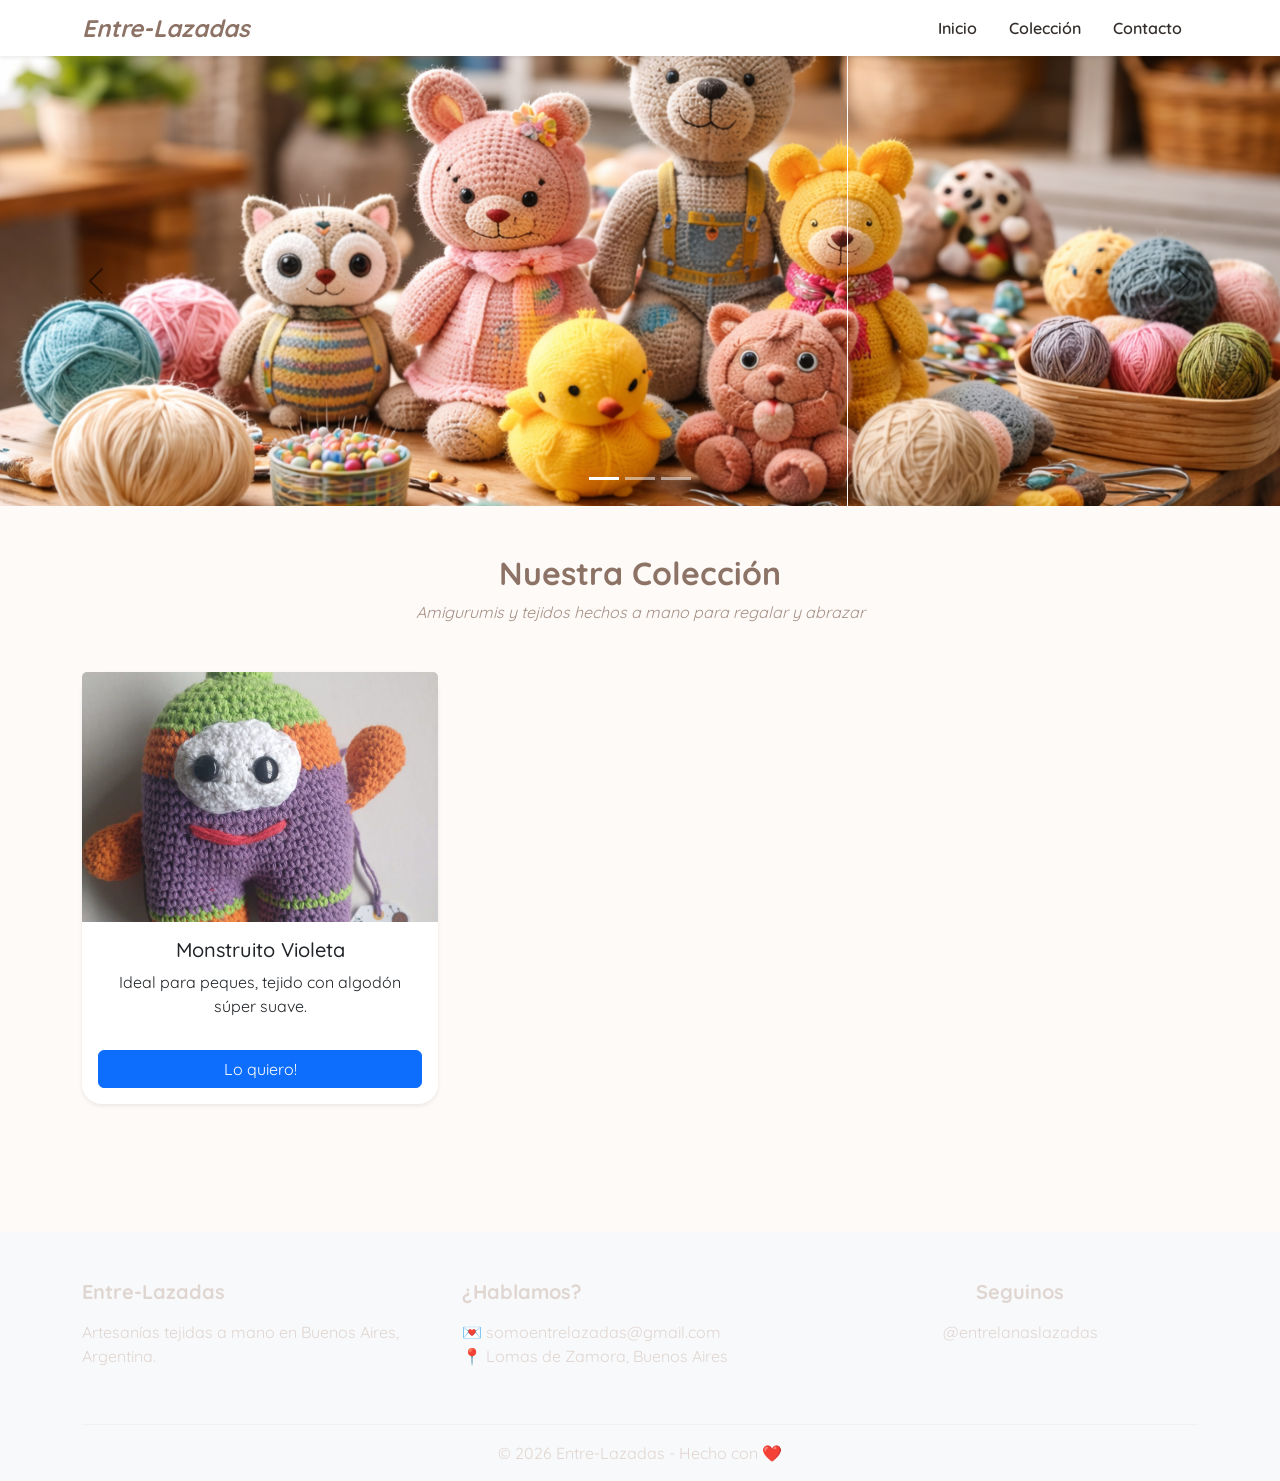
==== index.html @ 39e638f7 "Initial commit" ====
<!DOCTYPE html>
<html lang="es">

<head>
    <meta charset="UTF-8">
    <meta name="viewport" content="width=device-width, initial-scale=1.0">

    <title>Entre-Lazadas | Muñecos tejidos y amigurumis en Buenos Aires</title>
    <meta name="description"
        content="Descubrí muñecos tejidos a mano, amigurumis y artesanías únicas en Buenos Aires. Productos suaves, originales y hechos con amor.">
    <meta name="keywords" content="amigurumi, muñecos tejidos, crochet, artesanías, tejidos Buenos Aires">
    <meta name="author" content="Entre-Lazadas">

    <meta property="og:title" content="Entre-Lazadas | Artesanías tejidas">
    <meta property="og:description" content="Muñecos tejidos a mano con amor">
    <meta property="og:image" content="imgcarru/imagen1.png">
    <meta property="og:type" content="website">

    <link href="https://fonts.googleapis.com/css2?family=Quicksand:wght@400;600;800&display=swap" rel="stylesheet">

    <link href="https://cdn.jsdelivr.net/npm/bootstrap@5.3.3/dist/css/bootstrap.min.css" rel="stylesheet">

    <link rel="stylesheet" href="style.css">

    <link rel="icon" href="favicon/favicon.png">
</head>

<body>

    <header class="bg-white sticky-top py-2 shadow-sm">
        <nav class="container d-flex justify-content-between align-items-center">
            <h1 class="logo-marca m-0">Entre-Lazadas</h1>
            <ul class="nav">
                <li class="nav-item"><a class="nav-link" href="#inicio">Inicio</a></li>
                <li class="nav-item"><a class="nav-link" href="#productos">Colección</a></li>
                <li class="nav-item"><a class="nav-link" href="#contacto">Contacto</a></li>
            </ul>
        </nav>
    </header>

    <section id="inicio">
        <div id="carouselExampleIndicators" class="carousel slide" data-bs-ride="carousel">
            <div class="carousel-indicators">
                <button type="button" data-bs-target="#carouselExampleIndicators" data-bs-slide-to="0"
                    class="active"></button>
                <button type="button" data-bs-target="#carouselExampleIndicators" data-bs-slide-to="1"></button>
                <button type="button" data-bs-target="#carouselExampleIndicators" data-bs-slide-to="2"></button>
            </div>
            <div class="carousel-inner">
                <div class="carousel-item active">
                    <img src="imgcarru/imagen1.png" class="d-block w-100" alt="Tejidos artesanales">
                </div>
                <div class="carousel-item">
                    <img src="imgcarru/imagen2.png" class="d-block w-100" alt="Bolsos tejidos">
                </div>
                <div class="carousel-item">
                    <img src="imgcarru/imagen3.png" class="d-block w-100" alt="Detalles tejidos">
                </div>
            </div>
            <button class="carousel-control-prev" type="button" data-bs-target="#carouselExampleIndicators"
                data-bs-slide="prev">
                <span class="carousel-control-prev-icon"></span>
            </button>
            <button class="carousel-control-next" type="button" data-bs-target="#carouselExampleIndicators"
                data-bs-slide="next">
                <span class="carousel-control-next-icon"></span>
            </button>
        </div>
    </section>

    <main class="container py-5">
        <section id="productos">
            <div class="text-center mb-5">
                <h2 class="titulo-seccion">Nuestra Colección</h2>
                <p class="subtitulo">Amigurumis y tejidos hechos a mano para regalar y abrazar</p>
            </div>

            <div class="row row-cols-1 row-cols-md-3 g-4">
                <div class="col">
                    <article class="card h-100 border-0 shadow-sm">
                        <img src="imgproducto/moustritos1.jpeg" class="card-img-top" alt="Monstruito violeta">
                        <div class="card-body d-flex flex-column text-center">
                            <h3 class="h5">Monstruito Violeta</h3>
                            <p class="flex-grow-1">Ideal para peques, tejido con algodón súper suave.</p>
                            <a href="#" class="btn btn-primary mt-3">Lo quiero!</a>
                        </div>
                    </article>
                </div>
            </div>
        </section>
    </main>

    <footer id="contacto" class="bg-light pt-5">
        <div class="container">
            <div class="row text-center text-md-start">
                <div class="col-md-4 mb-4">
                    <h2 class="h5 fw-bold mb-3">Entre-Lazadas</h2>
                    <p>Artesanías tejidas a mano en Buenos Aires, Argentina.</p>
                </div>
                <div class="col-md-4 mb-4">
                    <h2 class="h5 fw-bold mb-3">¿Hablamos?</h2>
                    <p>💌 somoentrelazadas@gmail.com<br>📍 Lomas de Zamora, Buenos Aires</p>
                </div>
                <div class="col-md-4 mb-4 text-center">
                    <h2 class="h5 fw-bold mb-3">Seguinos</h2>
                    <p>@entrelanaslazadas</p>
                </div>
            </div>
            <hr>
            <p class="text-center mb-0 pb-3">© 2026 Entre-Lazadas - Hecho con ❤️</p>
        </div>
    </footer>

    <script src="https://cdn.jsdelivr.net/npm/bootstrap@5.3.3/dist/js/bootstrap.bundle.min.js"></script>
</body>

</html>
---- style.css ----
:root {
    --cafe: #8d7366;
    --crema: #fdfaf7;
    --oscuro: #352f2c;
    --suave: #a69085;
}

body {
    background-color: var(--crema);
    color: var(--oscuro);
    font-family: 'Quicksand', sans-serif;
}

/* Header */
.logo-marca {
    font-size: 1.5rem;
    font-weight: 800;
    color: var(--cafe);
    font-style: italic;
}

.nav-link {
    color: var(--oscuro);
    font-weight: 600;
}

.nav-link:hover {
    color: var(--cafe);
}

.carousel-item img {
    height: 450px;
    object-fit: cover;
}

.carousel-control-prev-icon,
.carousel-control-next-icon {
    filter: invert(1) grayscale(100%);
    /* Flechas negras */
}

/* Tarjetas */
.card {
    border-radius: 20px;
    transition: all 0.3s ease;
}

.card:hover {
    transform: scale(1.02);
    box-shadow: 0 15px 30px rgba(141, 115, 102, 0.15) !important;
}

.contenedor-img {
    overflow: hidden;
    border-radius: 20px 20px 0 0;
}

.card-img-top {
    height: 250px;
    object-fit: cover;
    transition: transform 0.5s ease;
}

.card:hover .card-img-top {
    transform: scale(1.1);
}

.titulo-seccion {
    font-weight: 800;
    color: var(--cafe);
}

.subtitulo {
    font-style: italic;
    color: var(--suave);
}

.btn-artesano {
    background-color: var(--cafe);
    color: white;
    border-radius: 50px;
    padding: 10px 25px;
    font-weight: 700;
    text-decoration: none;
    transition: 0.3s;
}

.btn-artesano:hover {
    background-color: var(--oscuro);
    color: white;
    box-shadow: 0 5px 15px rgba(0, 0, 0, 0.1);
}

footer {
    background-color: var(--oscuro);
    color: #e0d6d1;
    padding-top: 50px;
    margin-top: 80px;
}
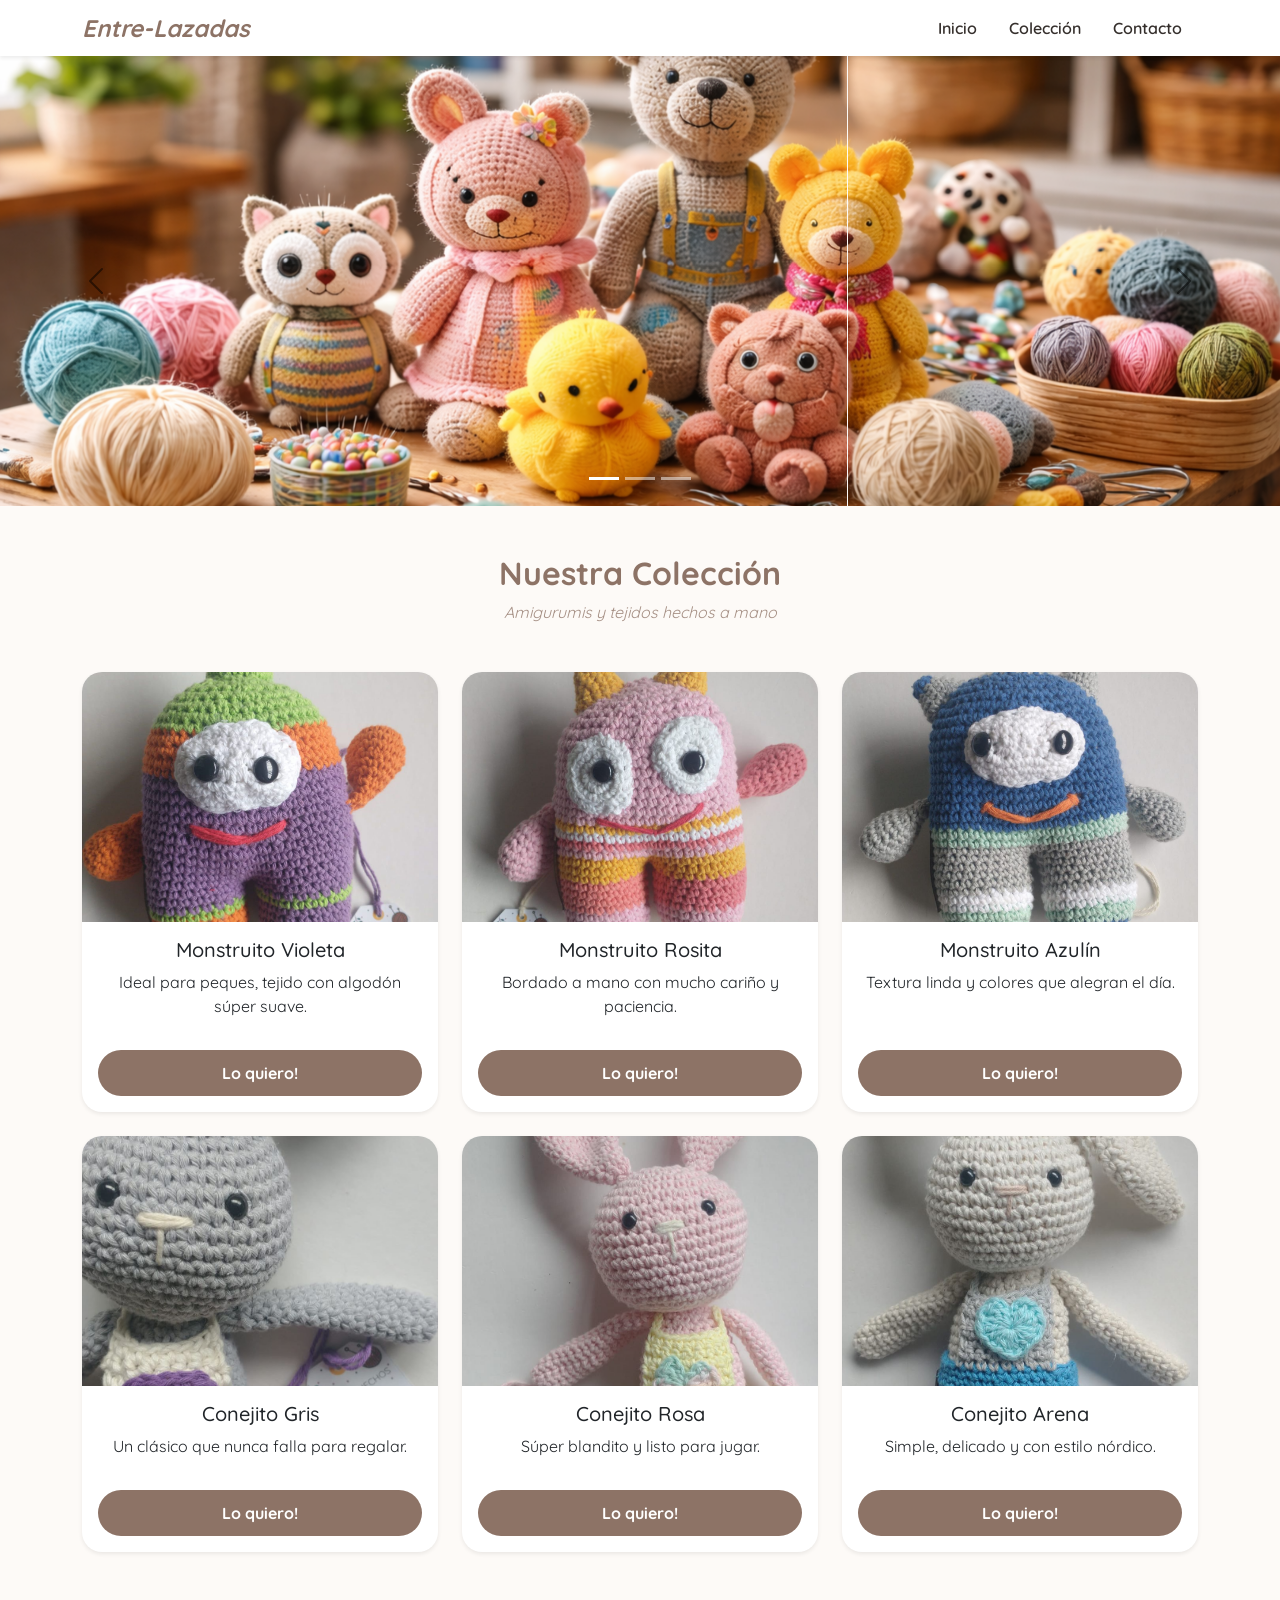
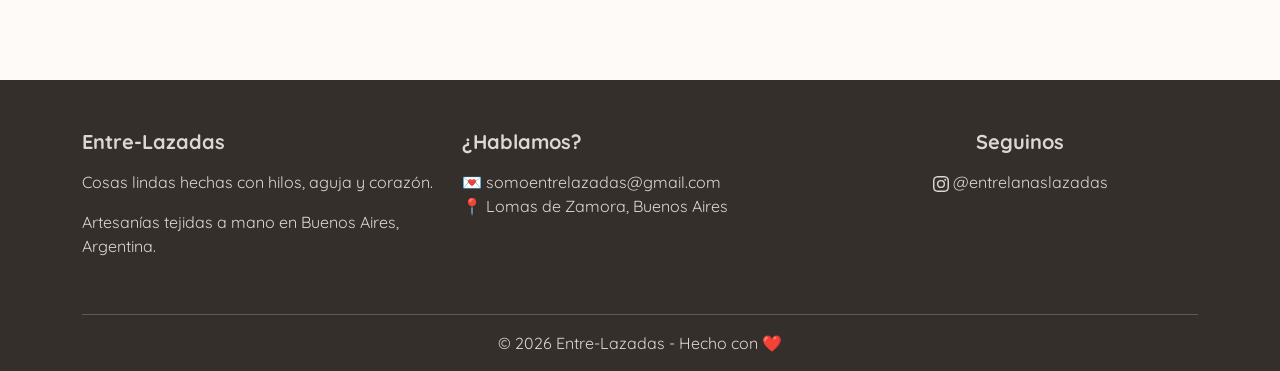
==== commit eb6d0905: "Update index.html" ====
--- a/index.html
+++ b/index.html
@@ -4,32 +4,41 @@
 <head>
     <meta charset="UTF-8">
     <meta name="viewport" content="width=device-width, initial-scale=1.0">
-
-    <title>Entre-Lazadas | Muñecos tejidos y amigurumis en Buenos Aires</title>
+    <meta name="robots" content="index, follow">
+
+    <!-- SEO -->
+    <title>Entre-Lazadas | Amigurumis y Tejidos Artesanales en Buenos Aires</title>
     <meta name="description"
-        content="Descubrí muñecos tejidos a mano, amigurumis y artesanías únicas en Buenos Aires. Productos suaves, originales y hechos con amor.">
+        content="Descubrí amigurumis y tejidos artesanales hechos a mano en Buenos Aires. Regalos únicos, suaves y llenos de amor.">
     <meta name="keywords" content="amigurumi, muñecos tejidos, crochet, artesanías, tejidos Buenos Aires">
     <meta name="author" content="Entre-Lazadas">
 
+    <!-- Open Graph -->
     <meta property="og:title" content="Entre-Lazadas | Artesanías tejidas">
     <meta property="og:description" content="Muñecos tejidos a mano con amor">
     <meta property="og:image" content="imgcarru/imagen1.png">
     <meta property="og:type" content="website">
 
+    <!-- Favicon -->
+    <link rel="icon" href="favicon/favicon.png" type="image/png">
+
+    <!-- Google Fonts -->
     <link href="https://fonts.googleapis.com/css2?family=Quicksand:wght@400;600;800&display=swap" rel="stylesheet">
 
+    <!-- Bootstrap -->
     <link href="https://cdn.jsdelivr.net/npm/bootstrap@5.3.3/dist/css/bootstrap.min.css" rel="stylesheet">
 
+    <!-- CSS -->
     <link rel="stylesheet" href="style.css">
-
-    <link rel="icon" href="favicon/favicon.png">
 </head>
 
 <body>
 
+    <!-- HEADER -->
     <header class="bg-white sticky-top py-2 shadow-sm">
         <nav class="container d-flex justify-content-between align-items-center">
             <h1 class="logo-marca m-0">Entre-Lazadas</h1>
+
             <ul class="nav">
                 <li class="nav-item"><a class="nav-link" href="#inicio">Inicio</a></li>
                 <li class="nav-item"><a class="nav-link" href="#productos">Colección</a></li>
@@ -38,29 +47,34 @@
         </nav>
     </header>
 
+    <!-- INICIO / CAROUSEL -->
     <section id="inicio">
         <div id="carouselExampleIndicators" class="carousel slide" data-bs-ride="carousel">
+
             <div class="carousel-indicators">
                 <button type="button" data-bs-target="#carouselExampleIndicators" data-bs-slide-to="0"
                     class="active"></button>
                 <button type="button" data-bs-target="#carouselExampleIndicators" data-bs-slide-to="1"></button>
                 <button type="button" data-bs-target="#carouselExampleIndicators" data-bs-slide-to="2"></button>
             </div>
+
             <div class="carousel-inner">
                 <div class="carousel-item active">
-                    <img src="imgcarru/imagen1.png" class="d-block w-100" alt="Tejidos artesanales">
+                    <img src="imgcarru/imagen1.png" class="d-block w-100" alt="Amigurumis tejidos a mano">
                 </div>
                 <div class="carousel-item">
-                    <img src="imgcarru/imagen2.png" class="d-block w-100" alt="Bolsos tejidos">
+                    <img src="imgcarru/imagen2.png" class="d-block w-100" alt="Bolsos tejidos artesanales">
                 </div>
                 <div class="carousel-item">
-                    <img src="imgcarru/imagen3.png" class="d-block w-100" alt="Detalles tejidos">
-                </div>
-            </div>
+                    <img src="imgcarru/imagen3.png" class="d-block w-100" alt="Detalles tejidos únicos">
+                </div>
+            </div>
+
             <button class="carousel-control-prev" type="button" data-bs-target="#carouselExampleIndicators"
                 data-bs-slide="prev">
                 <span class="carousel-control-prev-icon"></span>
             </button>
+
             <button class="carousel-control-next" type="button" data-bs-target="#carouselExampleIndicators"
                 data-bs-slide="next">
                 <span class="carousel-control-next-icon"></span>
@@ -68,33 +82,100 @@
         </div>
     </section>
 
+    <!-- MAIN -->
     <main class="container py-5">
+
         <section id="productos">
             <div class="text-center mb-5">
                 <h2 class="titulo-seccion">Nuestra Colección</h2>
-                <p class="subtitulo">Amigurumis y tejidos hechos a mano para regalar y abrazar</p>
+                <p class="subtitulo">Amigurumis y tejidos hechos a mano</p>
             </div>
 
             <div class="row row-cols-1 row-cols-md-3 g-4">
-                <div class="col">
-                    <article class="card h-100 border-0 shadow-sm">
-                        <img src="imgproducto/moustritos1.jpeg" class="card-img-top" alt="Monstruito violeta">
+
+                <!-- PRODUCTO -->
+                <!-- PRODUCTO 1 -->
+                <div class="col">
+                    <article class="card h-100 border-0 shadow-sm">
+                        <div class="contenedor-img"> <img src="imgproducto/moustritos1.jpeg" class="card-img-top"
+                                alt="Monstruito violeta tejido a mano de algodón suave"> </div>
                         <div class="card-body d-flex flex-column text-center">
                             <h3 class="h5">Monstruito Violeta</h3>
-                            <p class="flex-grow-1">Ideal para peques, tejido con algodón súper suave.</p>
-                            <a href="#" class="btn btn-primary mt-3">Lo quiero!</a>
-                        </div>
-                    </article>
-                </div>
+                            <p class="flex-grow-1">Ideal para peques, tejido con algodón súper suave.</p> <a href="#"
+                                class="btn btn-artesano mt-3">Lo quiero!</a>
+                        </div>
+                    </article>
+                </div> <!-- PRODUCTO 2 -->
+                <div class="col">
+                    <article class="card h-100 border-0 shadow-sm">
+                        <div class="contenedor-img"> <img src="imgproducto/moustritos2.jpeg" class="card-img-top"
+                                alt="Monstruito rosa bordado a mano con detalles únicos"> </div>
+                        <div class="card-body d-flex flex-column text-center">
+                            <h3 class="h5">Monstruito Rosita</h3>
+                            <p class="flex-grow-1">Bordado a mano con mucho cariño y paciencia.</p> <a href="#"
+                                class="btn btn-artesano mt-3">Lo quiero!</a>
+                        </div>
+                    </article>
+                </div> <!-- PRODUCTO 3 -->
+                <div class="col">
+                    <article class="card h-100 border-0 shadow-sm">
+                        <div class="contenedor-img"> <img src="imgproducto/moustritos3.jpeg" class="card-img-top"
+                                alt="Monstruito azul tejido artesanal con colores vibrantes"> </div>
+                        <div class="card-body d-flex flex-column text-center">
+                            <h3 class="h5">Monstruito Azulín</h3>
+                            <p class="flex-grow-1">Textura linda y colores que alegran el día.</p> <a href="#"
+                                class="btn btn-artesano mt-3">Lo quiero!</a>
+                        </div>
+                    </article>
+                </div> <!-- PRODUCTO 4 -->
+                <div class="col">
+                    <article class="card h-100 border-0 shadow-sm">
+                        <div class="contenedor-img"> <img src="imgproducto/conejo1.jpeg" class="card-img-top"
+                                alt="Conejito gris tejido a mano ideal para regalo"> </div>
+                        <div class="card-body d-flex flex-column text-center">
+                            <h3 class="h5">Conejito Gris</h3>
+                            <p class="flex-grow-1">Un clásico que nunca falla para regalar.</p> <a href="#"
+                                class="btn btn-artesano mt-3">Lo quiero!</a>
+                        </div>
+                    </article>
+                </div> <!-- PRODUCTO 5 -->
+                <div class="col">
+                    <article class="card h-100 border-0 shadow-sm">
+                        <div class="contenedor-img"> <img src="imgproducto/conejo2.jpeg" class="card-img-top"
+                                alt="Conejito rosa tejido artesanal suave"> </div>
+                        <div class="card-body d-flex flex-column text-center">
+                            <h3 class="h5">Conejito Rosa</h3>
+                            <p class="flex-grow-1">Súper blandito y listo para jugar.</p> <a href="#"
+                                class="btn btn-artesano mt-3">Lo quiero!</a>
+                        </div>
+                    </article>
+                </div> <!-- PRODUCTO 6 -->
+                <div class="col">
+                    <article class="card h-100 border-0 shadow-sm">
+                        <div class="contenedor-img"> <img src="imgproducto/conejo3.jpeg" class="card-img-top"
+                                alt="Conejito color arena tejido estilo nórdico"> </div>
+                        <div class="card-body d-flex flex-column text-center">
+                            <h3 class="h5">Conejito Arena</h3>
+                            <p class="flex-grow-1">Simple, delicado y con estilo nórdico.</p> <a href="#"
+                                class="btn btn-artesano mt-3">Lo quiero!</a>
+                        </div>
+                    </article>
+                </div>
+
+                <!-- DUPLICÁS ESTE BLOQUE PARA MÁS PRODUCTOS -->
+
             </div>
         </section>
+
     </main>
 
-    <footer id="contacto" class="bg-light pt-5">
+    <!-- FOOTER -->
+    <footer id="contacto">
         <div class="container">
             <div class="row text-center text-md-start">
                 <div class="col-md-4 mb-4">
                     <h2 class="h5 fw-bold mb-3">Entre-Lazadas</h2>
+                    <p>Cosas lindas hechas con hilos, aguja y corazón.</p>
                     <p>Artesanías tejidas a mano en Buenos Aires, Argentina.</p>
                 </div>
                 <div class="col-md-4 mb-4">
@@ -103,15 +184,19 @@
                 </div>
                 <div class="col-md-4 mb-4 text-center">
                     <h2 class="h5 fw-bold mb-3">Seguinos</h2>
-                    <p>@entrelanaslazadas</p>
-                </div>
-            </div>
-            <hr>
+                    <div class="redes"> <span><svg xmlns="http://www.w3.org/2000/svg" width="16" height="16"
+                                fill="currentColor" class="bi bi-instagram" viewBox="0 0 16 16">
+                                <path
+                                    d="M8 0C5.829 0 5.556.01 4.703.048 3.85.088 3.269.222 2.76.42a3.9 3.9 0 0 0-1.417.923A3.9 3.9 0 0 0 .42 2.76C.222 3.268.087 3.85.048 4.7.01 5.555 0 5.827 0 8.001c0 2.172.01 2.444.048 3.297.04.852.174 1.433.372 1.942.205.526.478.972.923 1.417.444.445.89.719 1.416.923.51.198 1.09.333 1.942.372C5.555 15.99 5.827 16 8 16s2.444-.01 3.298-.048c.851-.04 1.434-.174 1.943-.372a3.9 3.9 0 0 0 1.416-.923c.445-.445.718-.891.923-1.417.197-.509.332-1.09.372-1.942C15.99 10.445 16 10.173 16 8s-.01-2.445-.048-3.299c-.04-.851-.175-1.433-.372-1.941a3.9 3.9 0 0 0-.923-1.417A3.9 3.9 0 0 0 13.24.42c-.51-.198-1.092-.333-1.943-.372C10.443.01 10.172 0 7.998 0zm-.717 1.442h.718c2.136 0 2.389.007 3.232.046.78.035 1.204.166 1.486.275.373.145.64.319.92.599s.453.546.598.92c.11.281.24.705.275 1.485.039.843.047 1.096.047 3.231s-.008 2.389-.047 3.232c-.035.78-.166 1.203-.275 1.485a2.5 2.5 0 0 1-.599.919c-.28.28-.546.453-.92.598-.28.11-.704.24-1.485.276-.843.038-1.096.047-3.232.047s-2.39-.009-3.233-.047c-.78-.036-1.203-.166-1.485-.276a2.5 2.5 0 0 1-.92-.598 2.5 2.5 0 0 1-.6-.92c-.109-.281-.24-.705-.275-1.485-.038-.843-.046-1.096-.046-3.233s.008-2.388.046-3.231c.036-.78.166-1.204.276-1.486.145-.373.319-.64.599-.92s.546-.453.92-.598c.282-.11.705-.24 1.485-.276.738-.034 1.024-.044 2.515-.045zm4.988 1.328a.96.96 0 1 0 0 1.92.96.96 0 0 0 0-1.92m-4.27 1.122a4.109 4.109 0 1 0 0 8.217 4.109 4.109 0 0 0 0-8.217m0 1.441a2.667 2.667 0 1 1 0 5.334 2.667 2.667 0 0 1 0-5.334" />
+                            </svg> @entrelanaslazadas</span> </div>
+                </div>
+            </div>
+            <hr class="opacidad-baja">
             <p class="text-center mb-0 pb-3">© 2026 Entre-Lazadas - Hecho con ❤️</p>
         </div>
     </footer>
-
+    <!-- JS -->
     <script src="https://cdn.jsdelivr.net/npm/bootstrap@5.3.3/dist/js/bootstrap.bundle.min.js"></script>
+
 </body>
-
-</html>+</html>
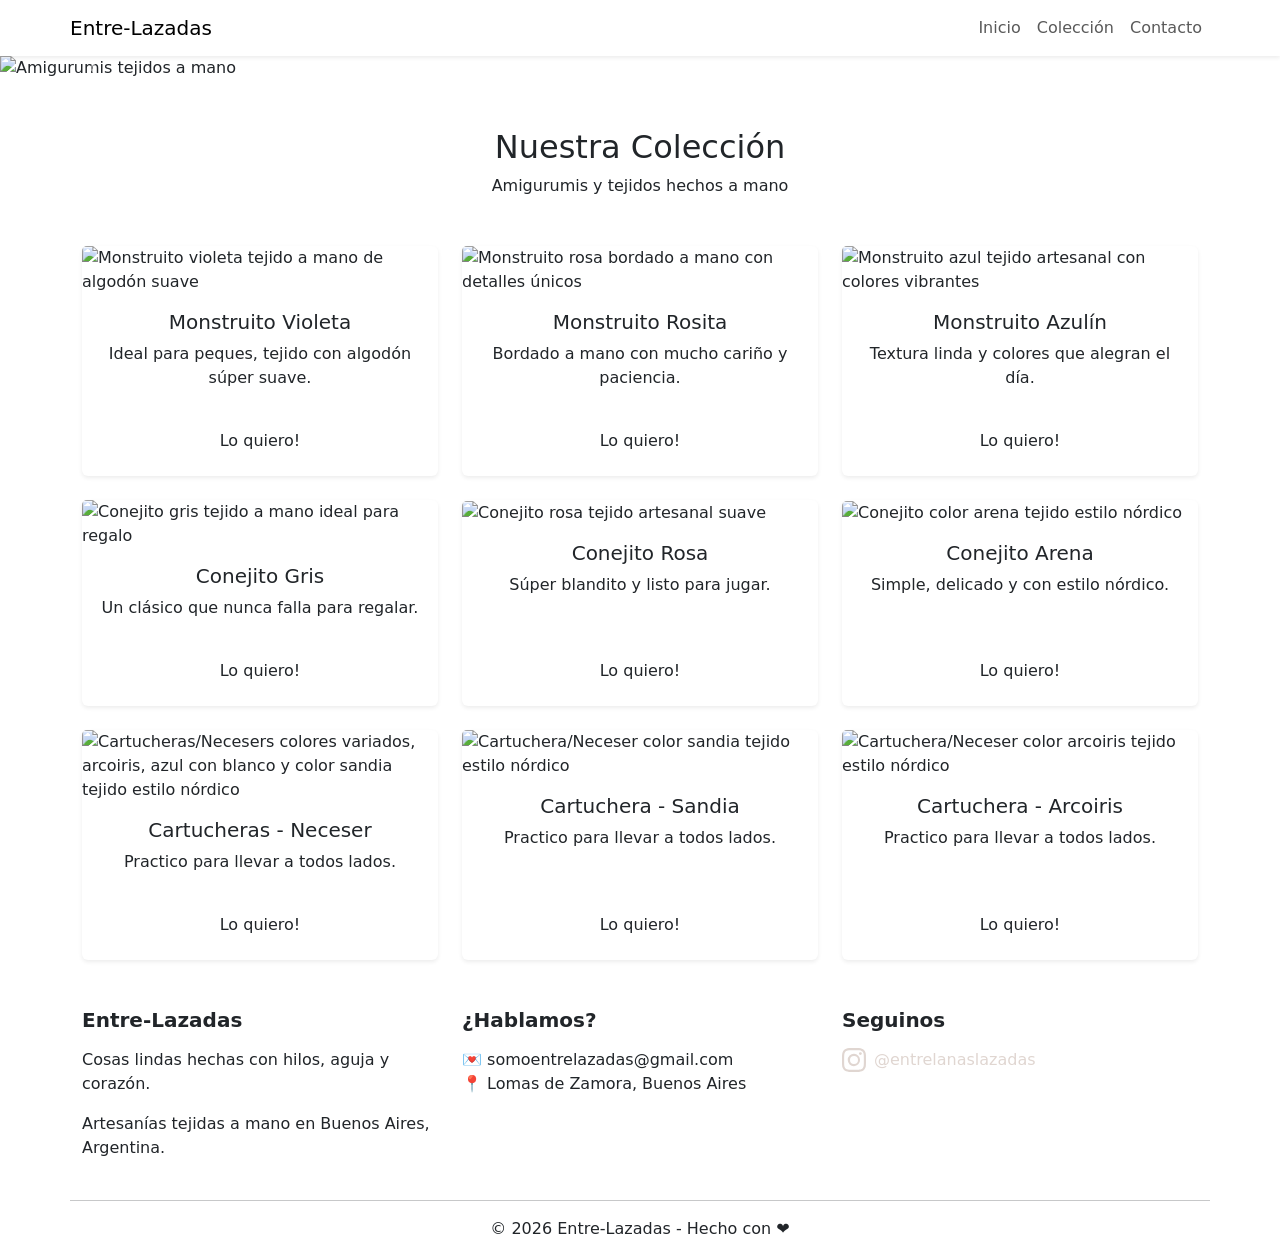
==== commit 115568f0: "Add files via upload" ====
--- a/index.html
+++ b/index.html
@@ -20,7 +20,7 @@
     <meta property="og:type" content="website">
 
     <!-- Favicon -->
-    <link rel="icon" href="favicon/favicon.png" type="image/png">
+    <link rel="icon" href="Imagenes/Favicon/favicom.png" type="image/png">
 
     <!-- Google Fonts -->
     <link href="https://fonts.googleapis.com/css2?family=Quicksand:wght@400;600;800&display=swap" rel="stylesheet">
@@ -29,21 +29,38 @@
     <link href="https://cdn.jsdelivr.net/npm/bootstrap@5.3.3/dist/css/bootstrap.min.css" rel="stylesheet">
 
     <!-- CSS -->
-    <link rel="stylesheet" href="style.css">
+    <link rel="stylesheet" href="estilo/style.css">
 </head>
 
 <body>
 
     <!-- HEADER -->
-    <header class="bg-white sticky-top py-2 shadow-sm">
-        <nav class="container d-flex justify-content-between align-items-center">
-            <h1 class="logo-marca m-0">Entre-Lazadas</h1>
-
-            <ul class="nav">
-                <li class="nav-item"><a class="nav-link" href="#inicio">Inicio</a></li>
-                <li class="nav-item"><a class="nav-link" href="#productos">Colección</a></li>
-                <li class="nav-item"><a class="nav-link" href="#contacto">Contacto</a></li>
-            </ul>
+    <header class="bg-white sticky-top shadow-sm">
+        <nav class="navbar navbar-expand-lg container">
+
+            <!-- LOGO -->
+            <a class="navbar-brand logo-marca" href="#">Entre-Lazadas</a>
+
+            <!-- BOTÓN HAMBURGUESA -->
+            <button class="navbar-toggler" type="button" data-bs-toggle="collapse" data-bs-target="#navbarNav">
+                <span class="navbar-toggler-icon"></span>
+            </button>
+
+            <!-- MENÚ -->
+            <div class="collapse navbar-collapse justify-content-end" id="navbarNav">
+                <ul class="navbar-nav text-center">
+                    <li class="nav-item">
+                        <a class="nav-link" href="#inicio">Inicio</a>
+                    </li>
+                    <li class="nav-item">
+                        <a class="nav-link" href="#productos">Colección</a>
+                    </li>
+                    <li class="nav-item">
+                        <a class="nav-link" href="#contacto">Contacto</a>
+                    </li>
+                </ul>
+            </div>
+
         </nav>
     </header>
 
@@ -60,13 +77,14 @@
 
             <div class="carousel-inner">
                 <div class="carousel-item active">
-                    <img src="imgcarru/imagen1.png" class="d-block w-100" alt="Amigurumis tejidos a mano">
+                    <img src="Imagenes/Carru/animalesartesanales.png" class="d-block w-100"
+                        alt="Amigurumis tejidos a mano">
                 </div>
                 <div class="carousel-item">
-                    <img src="imgcarru/imagen2.png" class="d-block w-100" alt="Bolsos tejidos artesanales">
+                    <img src="Imagenes/Carru/bolsostela.png" class="d-block w-100" alt="Bolsos tejidos artesanales">
                 </div>
                 <div class="carousel-item">
-                    <img src="imgcarru/imagen3.png" class="d-block w-100" alt="Detalles tejidos únicos">
+                    <img src="Imagenes/Carru/jarronespincel.png" class="d-block w-100" alt="Detalles tejidos únicos">
                 </div>
             </div>
 
@@ -94,76 +112,116 @@
             <div class="row row-cols-1 row-cols-md-3 g-4">
 
                 <!-- PRODUCTO -->
+
                 <!-- PRODUCTO 1 -->
                 <div class="col">
                     <article class="card h-100 border-0 shadow-sm">
-                        <div class="contenedor-img"> <img src="imgproducto/moustritos1.jpeg" class="card-img-top"
-                                alt="Monstruito violeta tejido a mano de algodón suave"> </div>
+                        <div class="contenedor-img"> <img src="Imagenes/Productos/moustritoslila.jpeg"
+                                class="card-img-top" alt="Monstruito violeta tejido a mano de algodón suave"> </div>
                         <div class="card-body d-flex flex-column text-center">
                             <h3 class="h5">Monstruito Violeta</h3>
-                            <p class="flex-grow-1">Ideal para peques, tejido con algodón súper suave.</p> <a href="#"
-                                class="btn btn-artesano mt-3">Lo quiero!</a>
-                        </div>
-                    </article>
-                </div> <!-- PRODUCTO 2 -->
-                <div class="col">
-                    <article class="card h-100 border-0 shadow-sm">
-                        <div class="contenedor-img"> <img src="imgproducto/moustritos2.jpeg" class="card-img-top"
-                                alt="Monstruito rosa bordado a mano con detalles únicos"> </div>
+                            <p class="flex-grow-1">Ideal para peques, tejido con algodón súper suave.</p> <a
+                                href="producto.html" class="btn btn-artesano mt-3">Lo quiero!</a>
+                        </div>
+                    </article>
+                </div>
+                <!-- PRODUCTO 2 -->
+                <div class="col">
+                    <article class="card h-100 border-0 shadow-sm">
+                        <div class="contenedor-img"> <img src="Imagenes/Productos/moustritosrosa.jpeg"
+                                class="card-img-top" alt="Monstruito rosa bordado a mano con detalles únicos"> </div>
                         <div class="card-body d-flex flex-column text-center">
                             <h3 class="h5">Monstruito Rosita</h3>
-                            <p class="flex-grow-1">Bordado a mano con mucho cariño y paciencia.</p> <a href="#"
-                                class="btn btn-artesano mt-3">Lo quiero!</a>
-                        </div>
-                    </article>
-                </div> <!-- PRODUCTO 3 -->
-                <div class="col">
-                    <article class="card h-100 border-0 shadow-sm">
-                        <div class="contenedor-img"> <img src="imgproducto/moustritos3.jpeg" class="card-img-top"
-                                alt="Monstruito azul tejido artesanal con colores vibrantes"> </div>
+                            <p class="flex-grow-1">Bordado a mano con mucho cariño y paciencia.</p> <a
+                                href="producto.html" class="btn btn-artesano mt-3">Lo quiero!</a>
+                        </div>
+                    </article>
+                </div>
+                <!-- PRODUCTO 3 -->
+                <div class="col">
+                    <article class="card h-100 border-0 shadow-sm">
+                        <div class="contenedor-img"> <img src="Imagenes/Productos/moustritosazul.jpeg"
+                                class="card-img-top" alt="Monstruito azul tejido artesanal con colores vibrantes">
+                        </div>
                         <div class="card-body d-flex flex-column text-center">
                             <h3 class="h5">Monstruito Azulín</h3>
-                            <p class="flex-grow-1">Textura linda y colores que alegran el día.</p> <a href="#"
-                                class="btn btn-artesano mt-3">Lo quiero!</a>
-                        </div>
-                    </article>
-                </div> <!-- PRODUCTO 4 -->
-                <div class="col">
-                    <article class="card h-100 border-0 shadow-sm">
-                        <div class="contenedor-img"> <img src="imgproducto/conejo1.jpeg" class="card-img-top"
+                            <p class="flex-grow-1">Textura linda y colores que alegran el día.</p> <a
+                                href="producto.html" class="btn btn-artesano mt-3">Lo quiero!</a>
+                        </div>
+                    </article>
+                </div>
+                <!-- PRODUCTO 4 -->
+                <div class="col">
+                    <article class="card h-100 border-0 shadow-sm">
+                        <div class="contenedor-img"> <img src="Imagenes/Productos/conejogris.jpeg" class="card-img-top"
                                 alt="Conejito gris tejido a mano ideal para regalo"> </div>
                         <div class="card-body d-flex flex-column text-center">
                             <h3 class="h5">Conejito Gris</h3>
-                            <p class="flex-grow-1">Un clásico que nunca falla para regalar.</p> <a href="#"
-                                class="btn btn-artesano mt-3">Lo quiero!</a>
-                        </div>
-                    </article>
-                </div> <!-- PRODUCTO 5 -->
-                <div class="col">
-                    <article class="card h-100 border-0 shadow-sm">
-                        <div class="contenedor-img"> <img src="imgproducto/conejo2.jpeg" class="card-img-top"
+                            <p class="flex-grow-1">Un clásico que nunca falla para regalar.</p> <a href="producto.html"
+                                class="btn btn-artesano mt-3">Lo quiero!</a>
+                        </div>
+                    </article>
+                </div>
+                <!-- PRODUCTO 5 -->
+                <div class="col">
+                    <article class="card h-100 border-0 shadow-sm">
+                        <div class="contenedor-img"> <img src="Imagenes/Productos/conejorosa.jpeg" class="card-img-top"
                                 alt="Conejito rosa tejido artesanal suave"> </div>
                         <div class="card-body d-flex flex-column text-center">
                             <h3 class="h5">Conejito Rosa</h3>
-                            <p class="flex-grow-1">Súper blandito y listo para jugar.</p> <a href="#"
-                                class="btn btn-artesano mt-3">Lo quiero!</a>
-                        </div>
-                    </article>
-                </div> <!-- PRODUCTO 6 -->
-                <div class="col">
-                    <article class="card h-100 border-0 shadow-sm">
-                        <div class="contenedor-img"> <img src="imgproducto/conejo3.jpeg" class="card-img-top"
+                            <p class="flex-grow-1">Súper blandito y listo para jugar.</p> <a href="producto.html"
+                                class="btn btn-artesano mt-3">Lo quiero!</a>
+                        </div>
+                    </article>
+                </div>
+                <!-- PRODUCTO 6 -->
+                <div class="col">
+                    <article class="card h-100 border-0 shadow-sm">
+                        <div class="contenedor-img"> <img src="Imagenes/Productos/conejoarena.jpeg" class="card-img-top"
                                 alt="Conejito color arena tejido estilo nórdico"> </div>
                         <div class="card-body d-flex flex-column text-center">
                             <h3 class="h5">Conejito Arena</h3>
-                            <p class="flex-grow-1">Simple, delicado y con estilo nórdico.</p> <a href="#"
-                                class="btn btn-artesano mt-3">Lo quiero!</a>
-                        </div>
-                    </article>
-                </div>
-
-                <!-- DUPLICÁS ESTE BLOQUE PARA MÁS PRODUCTOS -->
-
+                            <p class="flex-grow-1">Simple, delicado y con estilo nórdico.</p> <a href="producto.html"
+                                class="btn btn-artesano mt-3">Lo quiero!</a>
+                        </div>
+                    </article>
+                </div>
+                <!-- PRODUCTO 7 -->
+                <div class="col">
+                    <article class="card h-100 border-0 shadow-sm">
+                        <div class="contenedor-img"> <img src="Imagenes/Productos/cartucherasTodas.jpeg"
+                                class="card-img-top" alt="Cartucheras/Necesers colores variados, arcoiris, azul con blanco y color sandia tejido estilo nórdico"> </div>
+                        <div class="card-body d-flex flex-column text-center">
+                            <h3 class="h5">Cartucheras - Neceser </h3>
+                            <p class="flex-grow-1">Practico para llevar a todos lados.</p> <a href="producto.html"
+                                class="btn btn-artesano mt-3">Lo quiero!</a>
+                        </div>
+                    </article>
+                </div>
+                <!-- PRODUCTO 8 -->
+                <div class="col">
+                    <article class="card h-100 border-0 shadow-sm">
+                        <div class="contenedor-img"> <img src="Imagenes/Productos/cartucheraOjoturcoySandia.jpeg"
+                                class="card-img-top" alt="Cartuchera/Neceser color sandia tejido estilo nórdico"> </div>
+                        <div class="card-body d-flex flex-column text-center">
+                            <h3 class="h5">Cartuchera - Sandia </h3>
+                            <p class="flex-grow-1">Practico para llevar a todos lados.</p> <a href="producto.html"
+                                class="btn btn-artesano mt-3">Lo quiero!</a>
+                        </div>
+                    </article>
+                </div>
+                <!-- PRODUCTO 9 -->
+                <div class="col">
+                    <article class="card h-100 border-0 shadow-sm">
+                        <div class="contenedor-img"> <img src="Imagenes/Productos/cartucheraOjoturcoyarcoiris.jpeg"
+                                class="card-img-top" alt="Cartuchera/Neceser color arcoiris tejido estilo nórdico"> </div>
+                        <div class="card-body d-flex flex-column text-center">
+                            <h3 class="h5">Cartuchera - Arcoiris </h3>
+                            <p class="flex-grow-1">Practico para llevar a todos lados.</p> <a href="producto.html"
+                                class="btn btn-artesano mt-3">Lo quiero!</a>
+                        </div>
+                    </article>
+                </div>
             </div>
         </section>
 
@@ -174,29 +232,39 @@
         <div class="container">
             <div class="row text-center text-md-start">
                 <div class="col-md-4 mb-4">
-                    <h2 class="h5 fw-bold mb-3">Entre-Lazadas</h2>
+                    <h4 class="h5 fw-bold mb-3">Entre-Lazadas</h4>
                     <p>Cosas lindas hechas con hilos, aguja y corazón.</p>
                     <p>Artesanías tejidas a mano en Buenos Aires, Argentina.</p>
                 </div>
                 <div class="col-md-4 mb-4">
-                    <h2 class="h5 fw-bold mb-3">¿Hablamos?</h2>
-                    <p>💌 somoentrelazadas@gmail.com<br>📍 Lomas de Zamora, Buenos Aires</p>
-                </div>
-                <div class="col-md-4 mb-4 text-center">
-                    <h2 class="h5 fw-bold mb-3">Seguinos</h2>
-                    <div class="redes"> <span><svg xmlns="http://www.w3.org/2000/svg" width="16" height="16"
-                                fill="currentColor" class="bi bi-instagram" viewBox="0 0 16 16">
+                    <h4 class="h5 fw-bold mb-3">¿Hablamos?</h4>
+                    <p>
+                        💌 somoentrelazadas@gmail.com<br>
+                        📍 Lomas de Zamora, Buenos Aires
+                    </p>
+                </div>
+
+                <div class="col-md-4 mb-4">
+                    <h4 class="h5 fw-bold mb-3">Seguinos</h4>
+                    <div class="redes">
+                        <a href="https://www.instagram.com/entrelanaslazadas" target="_blank" rel="noopener noreferrer"
+                            class="text-decoration-none d-inline-flex align-items-center" style="color: #e0d6d1;">
+                            <svg xmlns="http://www.w3.org/2000/svg" width="24" height="24" fill="currentColor"
+                                class="bi bi-instagram me-2" viewBox="0 0 16 16">
                                 <path
                                     d="M8 0C5.829 0 5.556.01 4.703.048 3.85.088 3.269.222 2.76.42a3.9 3.9 0 0 0-1.417.923A3.9 3.9 0 0 0 .42 2.76C.222 3.268.087 3.85.048 4.7.01 5.555 0 5.827 0 8.001c0 2.172.01 2.444.048 3.297.04.852.174 1.433.372 1.942.205.526.478.972.923 1.417.444.445.89.719 1.416.923.51.198 1.09.333 1.942.372C5.555 15.99 5.827 16 8 16s2.444-.01 3.298-.048c.851-.04 1.434-.174 1.943-.372a3.9 3.9 0 0 0 1.416-.923c.445-.445.718-.891.923-1.417.197-.509.332-1.09.372-1.942C15.99 10.445 16 10.173 16 8s-.01-2.445-.048-3.299c-.04-.851-.175-1.433-.372-1.941a3.9 3.9 0 0 0-.923-1.417A3.9 3.9 0 0 0 13.24.42c-.51-.198-1.092-.333-1.943-.372C10.443.01 10.172 0 7.998 0zm-.717 1.442h.718c2.136 0 2.389.007 3.232.046.78.035 1.204.166 1.486.275.373.145.64.319.92.599s.453.546.598.92c.11.281.24.705.275 1.485.039.843.047 1.096.047 3.231s-.008 2.389-.047 3.232c-.035.78-.166 1.203-.275 1.485a2.5 2.5 0 0 1-.599.919c-.28.28-.546.453-.92.598-.28.11-.704.24-1.485.276-.843.038-1.096.047-3.232.047s-2.39-.009-3.233-.047c-.78-.036-1.203-.166-1.485-.276a2.5 2.5 0 0 1-.92-.598 2.5 2.5 0 0 1-.6-.92c-.109-.281-.24-.705-.275-1.485-.038-.843-.046-1.096-.046-3.233s.008-2.388.046-3.231c.036-.78.166-1.204.276-1.486.145-.373.319-.64.599-.92s.546-.453.92-.598c.282-.11.705-.24 1.485-.276.738-.034 1.024-.044 2.515-.045zm4.988 1.328a.96.96 0 1 0 0 1.92.96.96 0 0 0 0-1.92m-4.27 1.122a4.109 4.109 0 1 0 0 8.217 4.109 4.109 0 0 0 0-8.217m0 1.441a2.667 2.667 0 1 1 0 5.334 2.667 2.667 0 0 1 0-5.334" />
-                            </svg> @entrelanaslazadas</span> </div>
-                </div>
-            </div>
-            <hr class="opacidad-baja">
-            <p class="text-center mb-0 pb-3">© 2026 Entre-Lazadas - Hecho con ❤️</p>
-        </div>
+                            </svg>
+                            <span>@entrelanaslazadas</span>
+                        </a>
+                    </div>
+                </div>
+                <hr class="opacidad-baja">
+                <p class="text-center mb-0 pb-3">© 2026 Entre-Lazadas - Hecho con ❤️</p>
+            </div>
     </footer>
     <!-- JS -->
     <script src="https://cdn.jsdelivr.net/npm/bootstrap@5.3.3/dist/js/bootstrap.bundle.min.js"></script>
 
 </body>
-</html>
+
+</html>
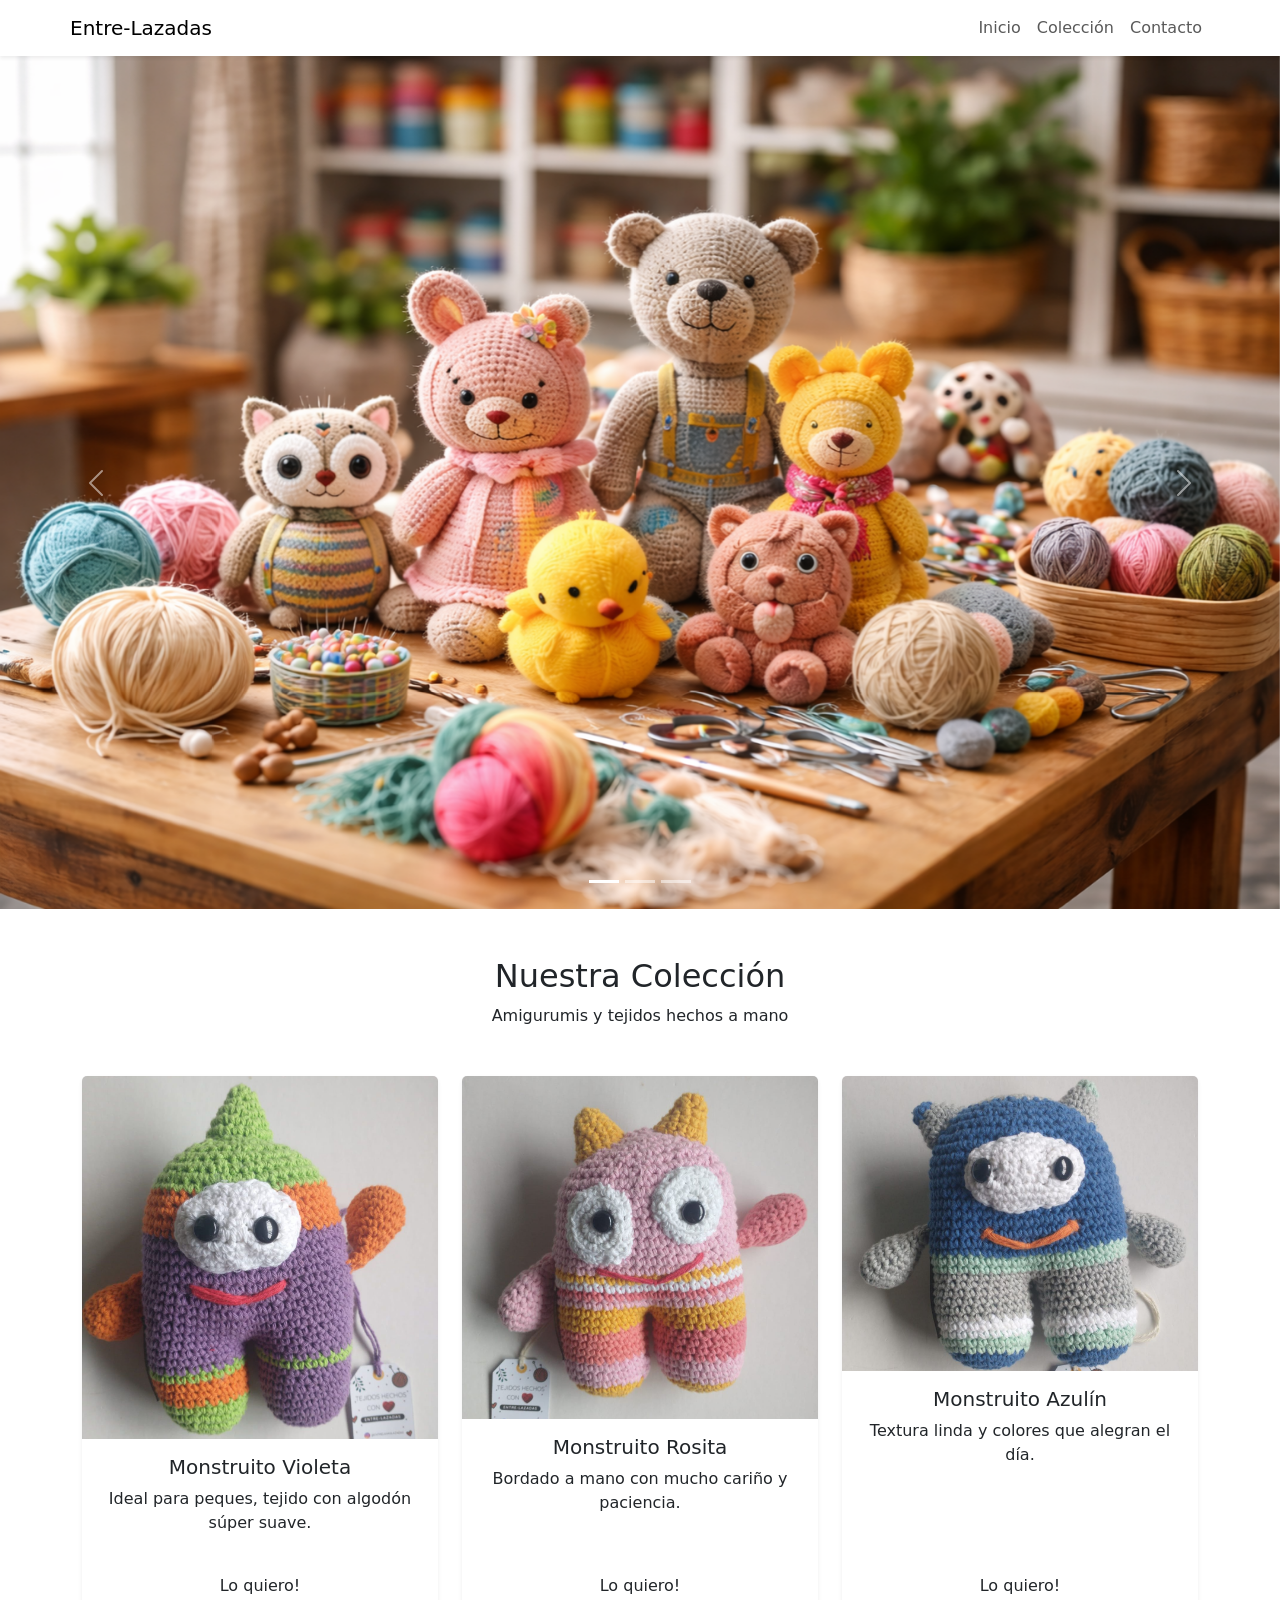
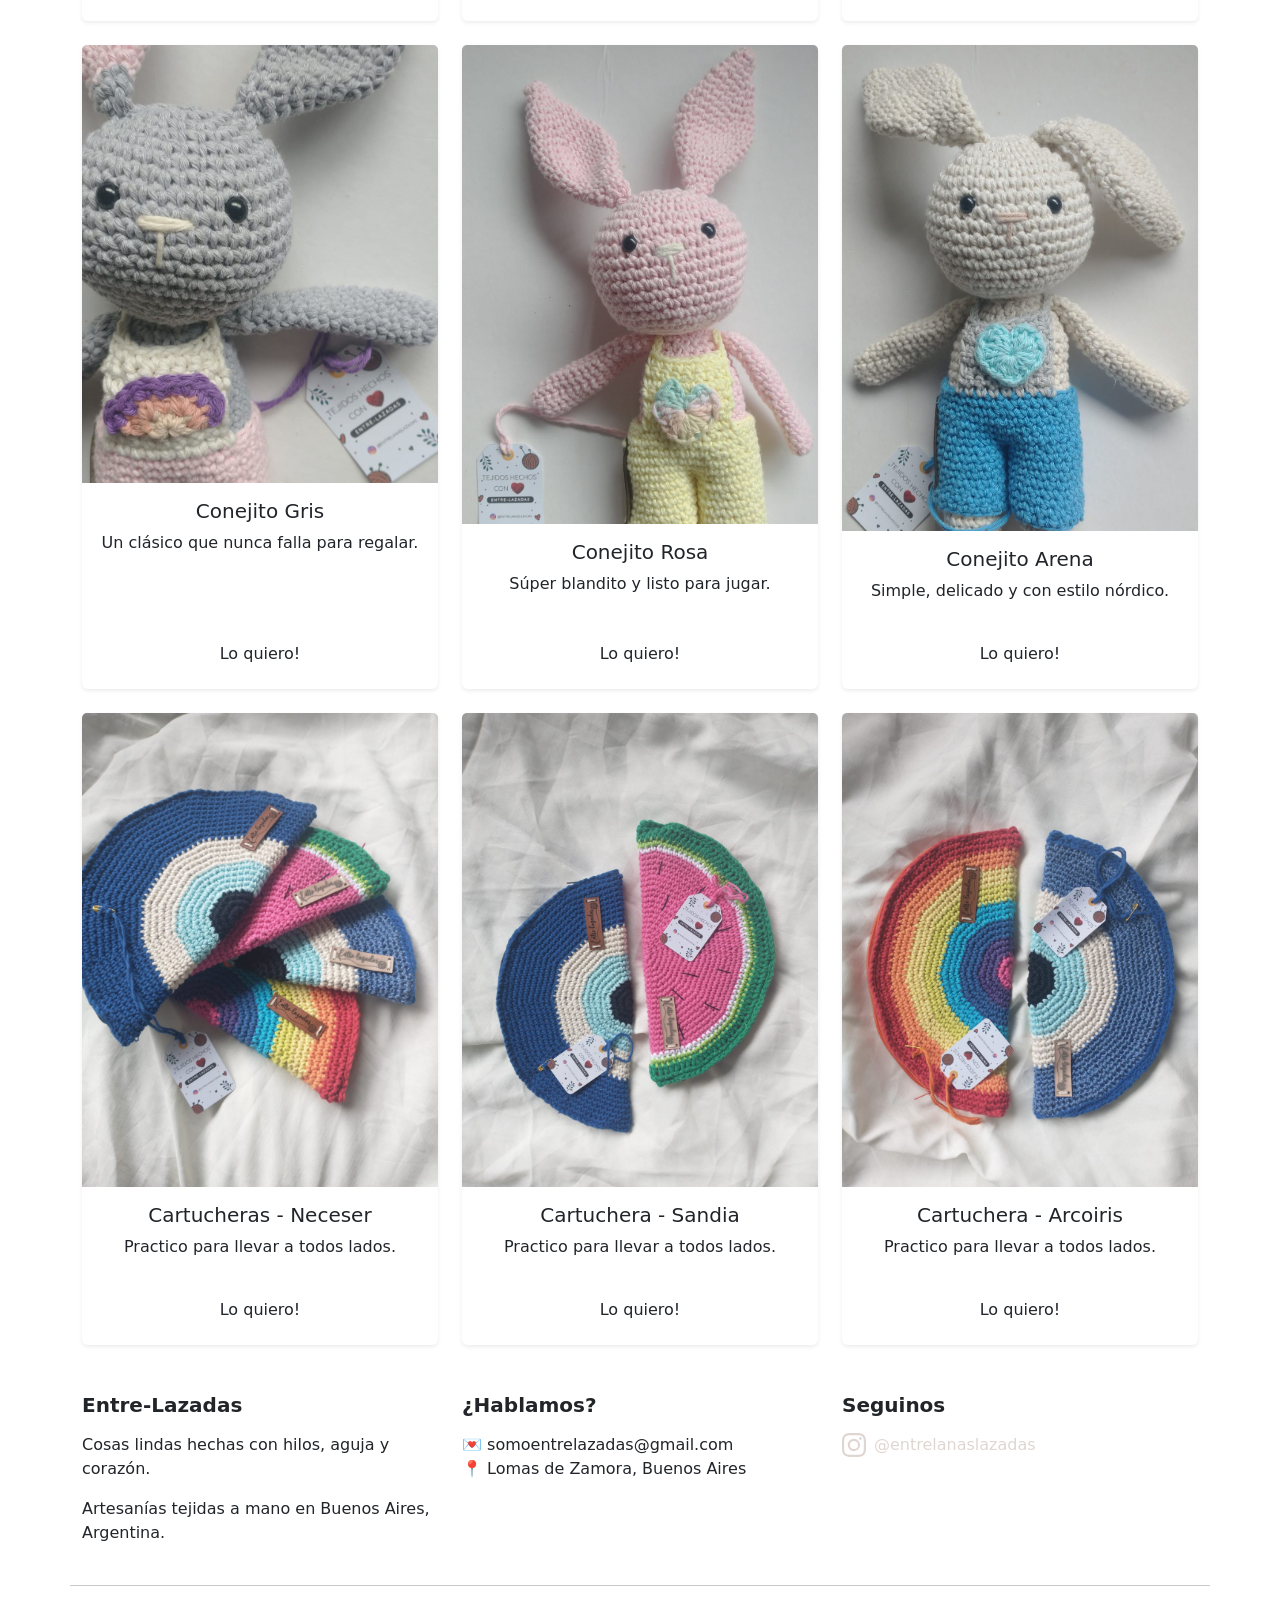
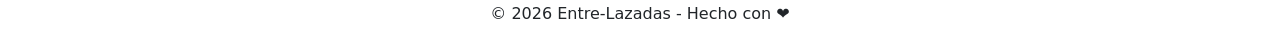
==== commit 02e033c4: "index.html" ====
--- a/index.html
+++ b/index.html
@@ -267,4 +267,4 @@
 
 </body>
 
-</html>+</html>
